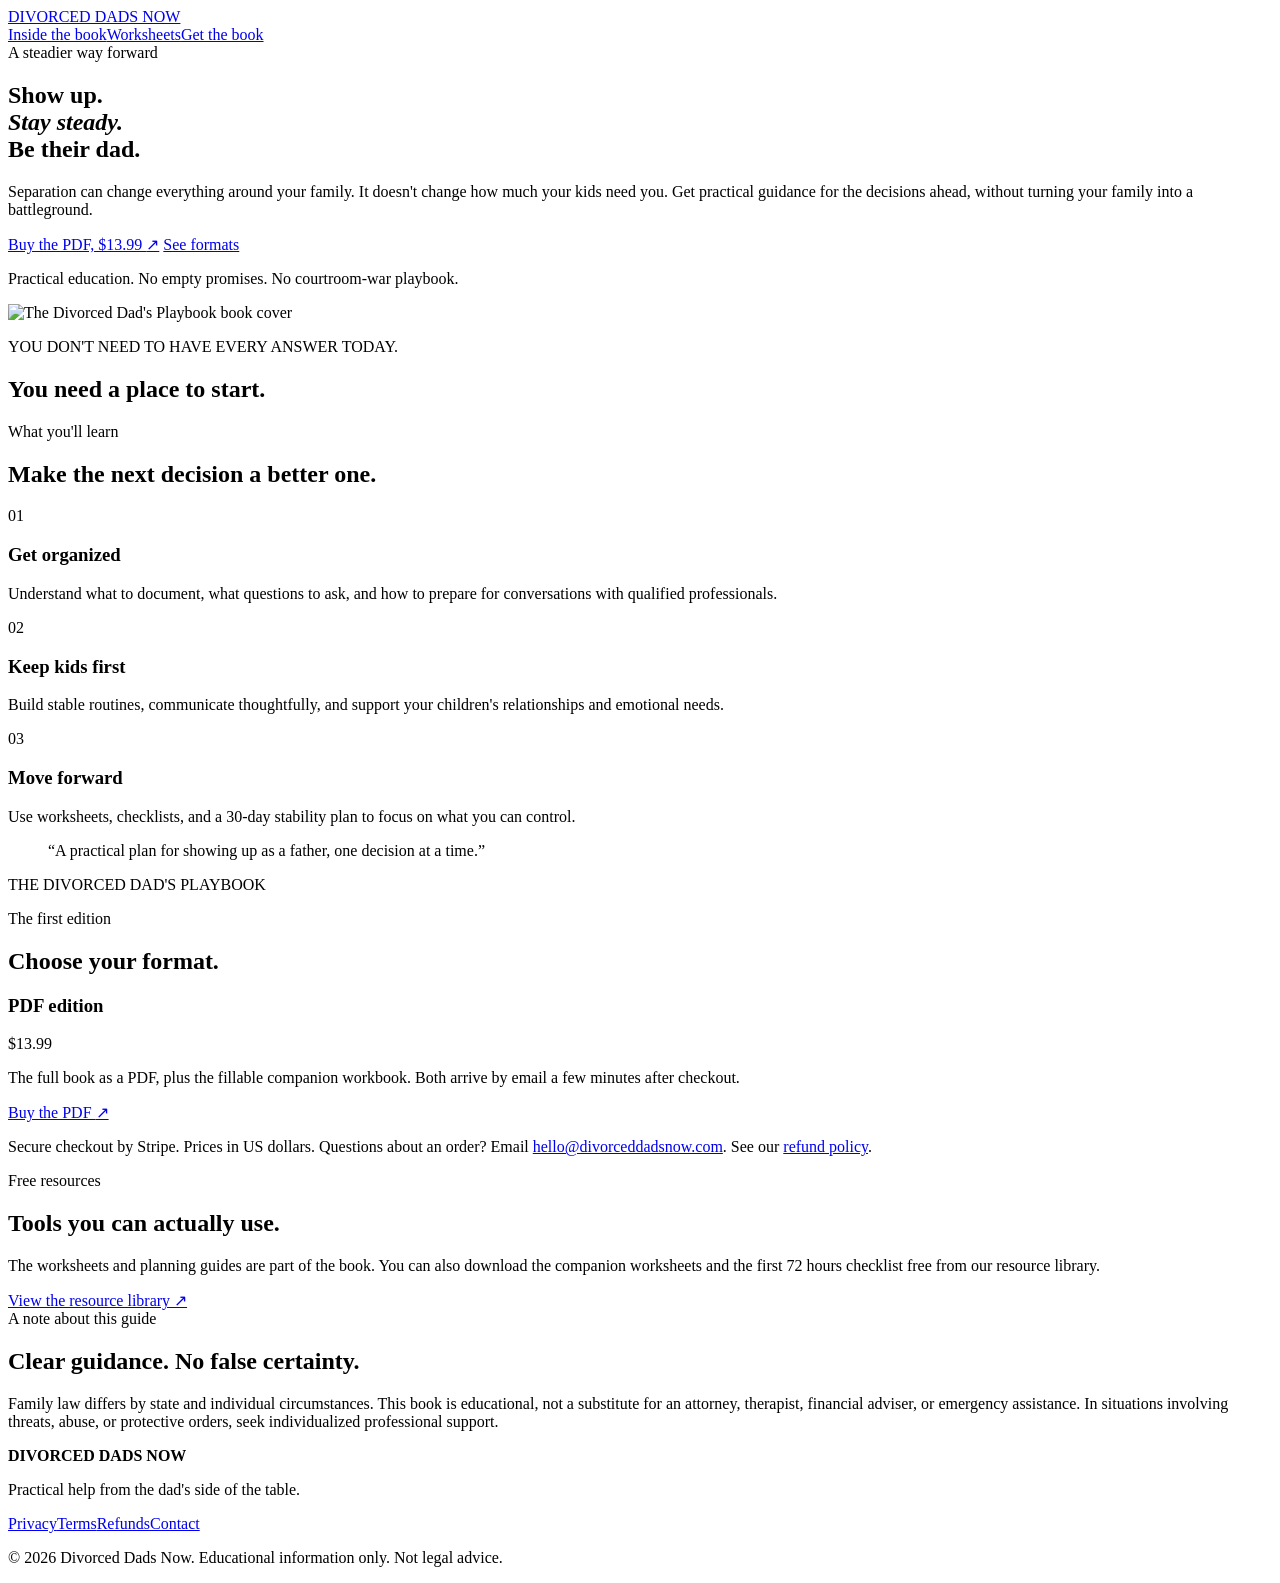
==== index.html @ 683be9fb "Add site pages" ====
<!doctype html><html lang="en"><head><meta charset="utf-8"><meta name="viewport" content="width=device-width, initial-scale=1"><title>Divorced Dads Now | The Divorced Dad's Playbook</title><meta name="description" content="A practical, child-centered playbook for fathers going through separation and divorce. Checklists and worksheets included. Educational information, not legal advice."><link rel="stylesheet" href="styles.css"><link rel="canonical" href="https://divorceddadsnow.com/"><meta property="og:site_name" content="Divorced Dads Now"><meta property="og:type" content="website"><meta property="og:title" content="Divorced Dads Now | The Divorced Dad's Playbook"><meta property="og:description" content="A practical, child-centered playbook for fathers going through separation and divorce. Checklists and worksheets included. Educational information, not legal advice."><meta property="og:url" content="https://divorceddadsnow.com/"><meta property="og:image" content="https://divorceddadsnow.com/assets/playbook-cover.jpg"><meta name="twitter:card" content="summary_large_image"></head><body><header class="nav"><a class="brand" href="./">DIVORCED DADS NOW</a><nav><a href="./#inside">Inside the book</a><a href="worksheets">Worksheets</a><a href="./#formats">Get the book</a></nav></header><main><section class="hero"><div><div class="eyebrow">A steadier way forward</div><h1>Show up.<br><em>Stay steady.</em><br>Be their dad.</h1><p class="lead">Separation can change everything around your family. It doesn't change how much your kids need you. Get practical guidance for the decisions ahead, without turning your family into a battleground.</p><a class="btn" href="https://buy.stripe.com/bJeeVc4Zb2xc1VD8lQasg00">Buy the PDF, $13.99 <span aria-hidden="true">↗</span></a> <a class="outline" href="#formats">See formats</a><p class="micro">Practical education. No empty promises. No courtroom-war playbook.</p></div><div class="book"><img src="assets/playbook-cover.jpg" alt="The Divorced Dad's Playbook book cover" /></div></section><section class="manifesto"><p>YOU DON'T NEED TO HAVE EVERY ANSWER TODAY.</p><h2>You need a place to start.</h2></section><section class="content" id="inside"><div class="eyebrow">What you'll learn</div><h2>Make the next decision a better one.</h2><div class="three"><article><div class="number">01</div><h3>Get organized</h3><p>Understand what to document, what questions to ask, and how to prepare for conversations with qualified professionals.</p></article><article><div class="number">02</div><h3>Keep kids first</h3><p>Build stable routines, communicate thoughtfully, and support your children's relationships and emotional needs.</p></article><article><div class="number">03</div><h3>Move forward</h3><p>Use worksheets, checklists, and a 30-day stability plan to focus on what you can control.</p></article></div></section><section class="quote"><blockquote>“A practical plan for showing up as a father, one decision at a time.”</blockquote><p>THE DIVORCED DAD'S PLAYBOOK</p></section><section class="content" id="formats"><div class="eyebrow">The first edition</div><h2>Choose your format.</h2><div class="offers">
<!-- AMAZON CARDS: hidden until the listings are live. To launch one: paste the Amazon URL into href and delete the word hidden from that <article>. -->
<article id="offer-kindle" hidden><h3>Kindle ebook</h3><div class="price">$9.99</div><p>Read on your Kindle or in the Kindle app.</p><a class="btn" href="AMAZON_KINDLE_URL" rel="noopener">Buy on Amazon <span aria-hidden="true">↗</span></a></article>
<article id="offer-paperback" hidden><h3>Paperback</h3><div class="price">$16.99</div><p>A print copy to keep handy and write in.</p><a class="btn" href="AMAZON_PAPERBACK_URL" rel="noopener">Buy on Amazon <span aria-hidden="true">↗</span></a></article>
<article id="offer-pdf" class="featured"><h3>PDF edition</h3><div class="price">$13.99</div><p>The full book as a PDF, plus the fillable companion workbook. Both arrive by email a few minutes after checkout.</p><a class="btn" href="https://buy.stripe.com/bJeeVc4Zb2xc1VD8lQasg00">Buy the PDF <span aria-hidden="true">↗</span></a></article>
</div><p class="micro">Secure checkout by Stripe. Prices in US dollars. Questions about an order? Email <a href="mailto:hello@divorceddadsnow.com">hello@divorceddadsnow.com</a>. See our <a href="refunds">refund policy</a>.</p></section><section class="resources"><div><div class="eyebrow">Free resources</div><h2>Tools you can actually use.</h2><p>The worksheets and planning guides are part of the book. You can also download the companion worksheets and the first 72 hours checklist free from our resource library.</p><a class="outline" href="worksheets">View the resource library ↗</a></div></section><section class="content"><div class="eyebrow">A note about this guide</div><h2>Clear guidance. No false certainty.</h2><p class="lead small">Family law differs by state and individual circumstances. This book is educational, not a substitute for an attorney, therapist, financial adviser, or emergency assistance. In situations involving threats, abuse, or protective orders, seek individualized professional support.</p></section></main><footer><div><strong>DIVORCED DADS NOW</strong><p>Practical help from the dad's side of the table.</p></div><div><a href="privacy">Privacy</a><a href="terms">Terms</a><a href="refunds">Refunds</a><a href="mailto:hello@divorceddadsnow.com">Contact</a></div><p class="micro">© 2026 Divorced Dads Now. Educational information only. Not legal advice.</p></footer></body></html>
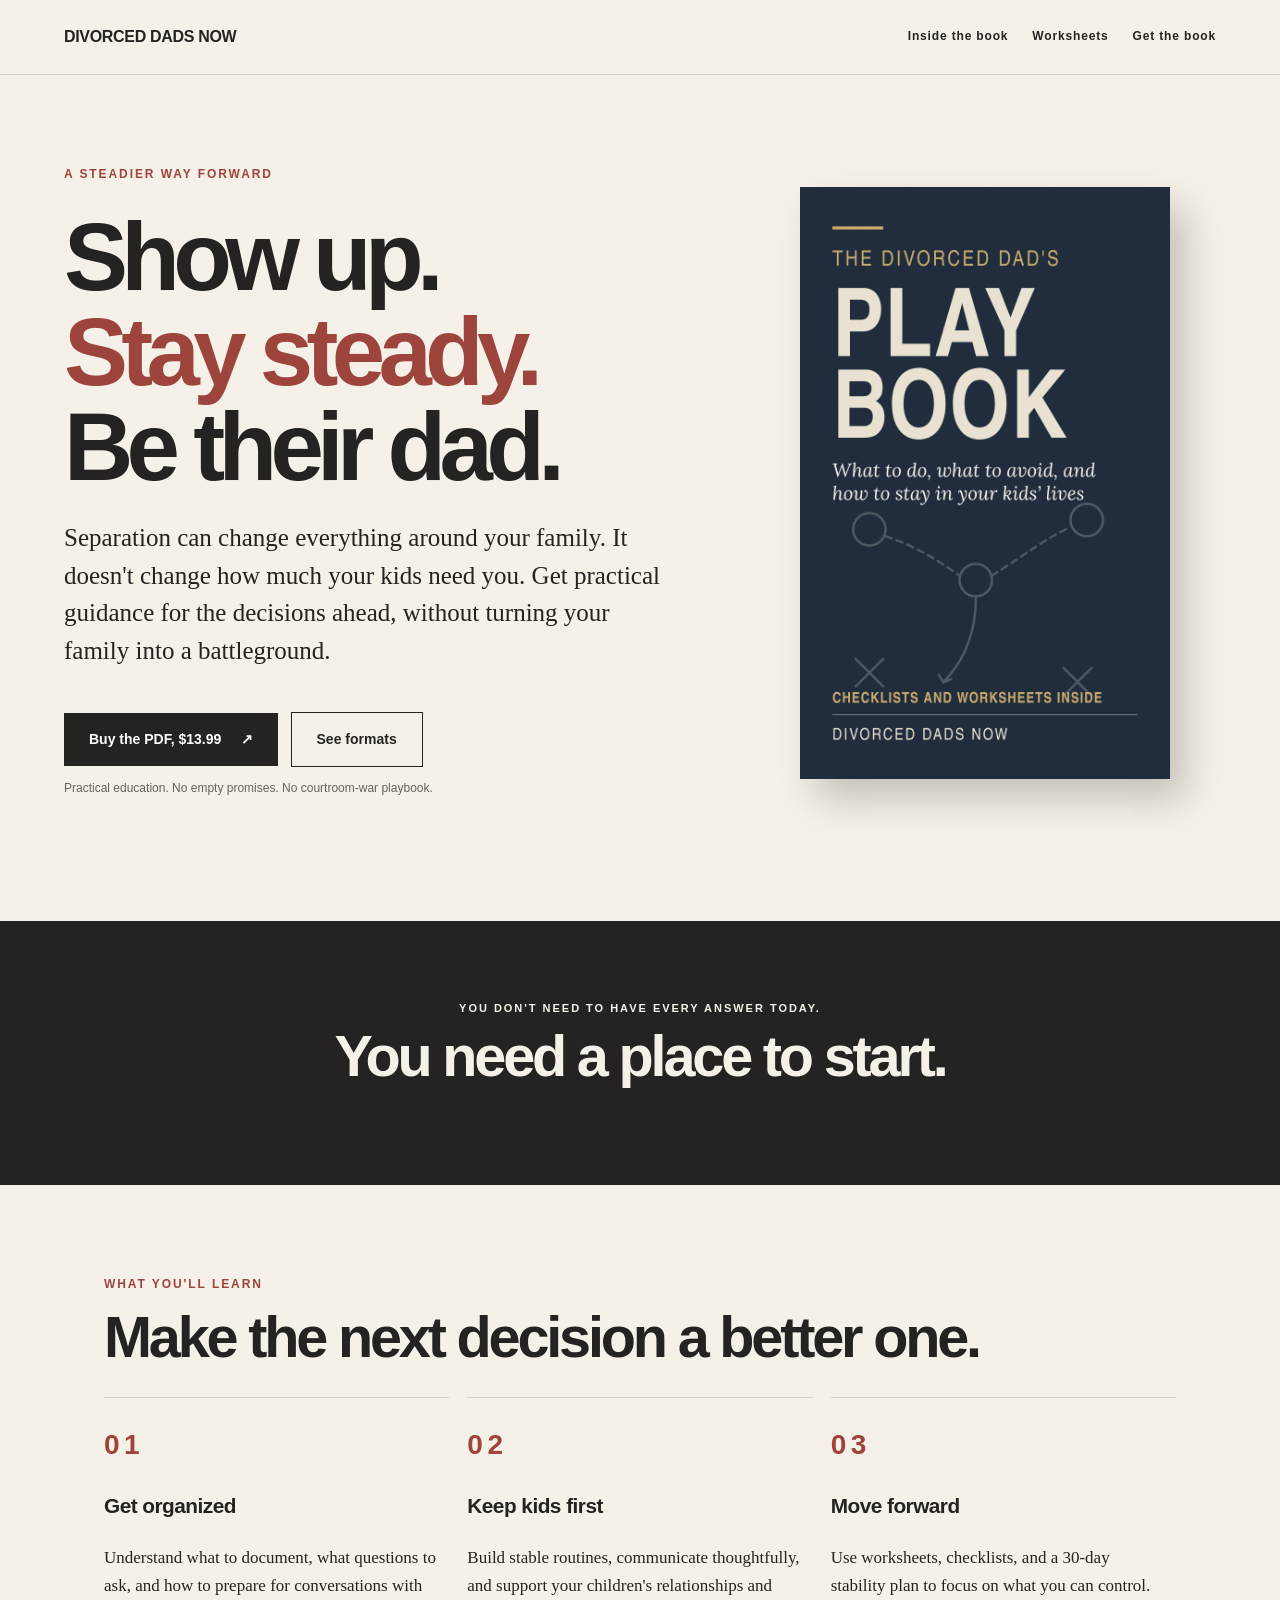
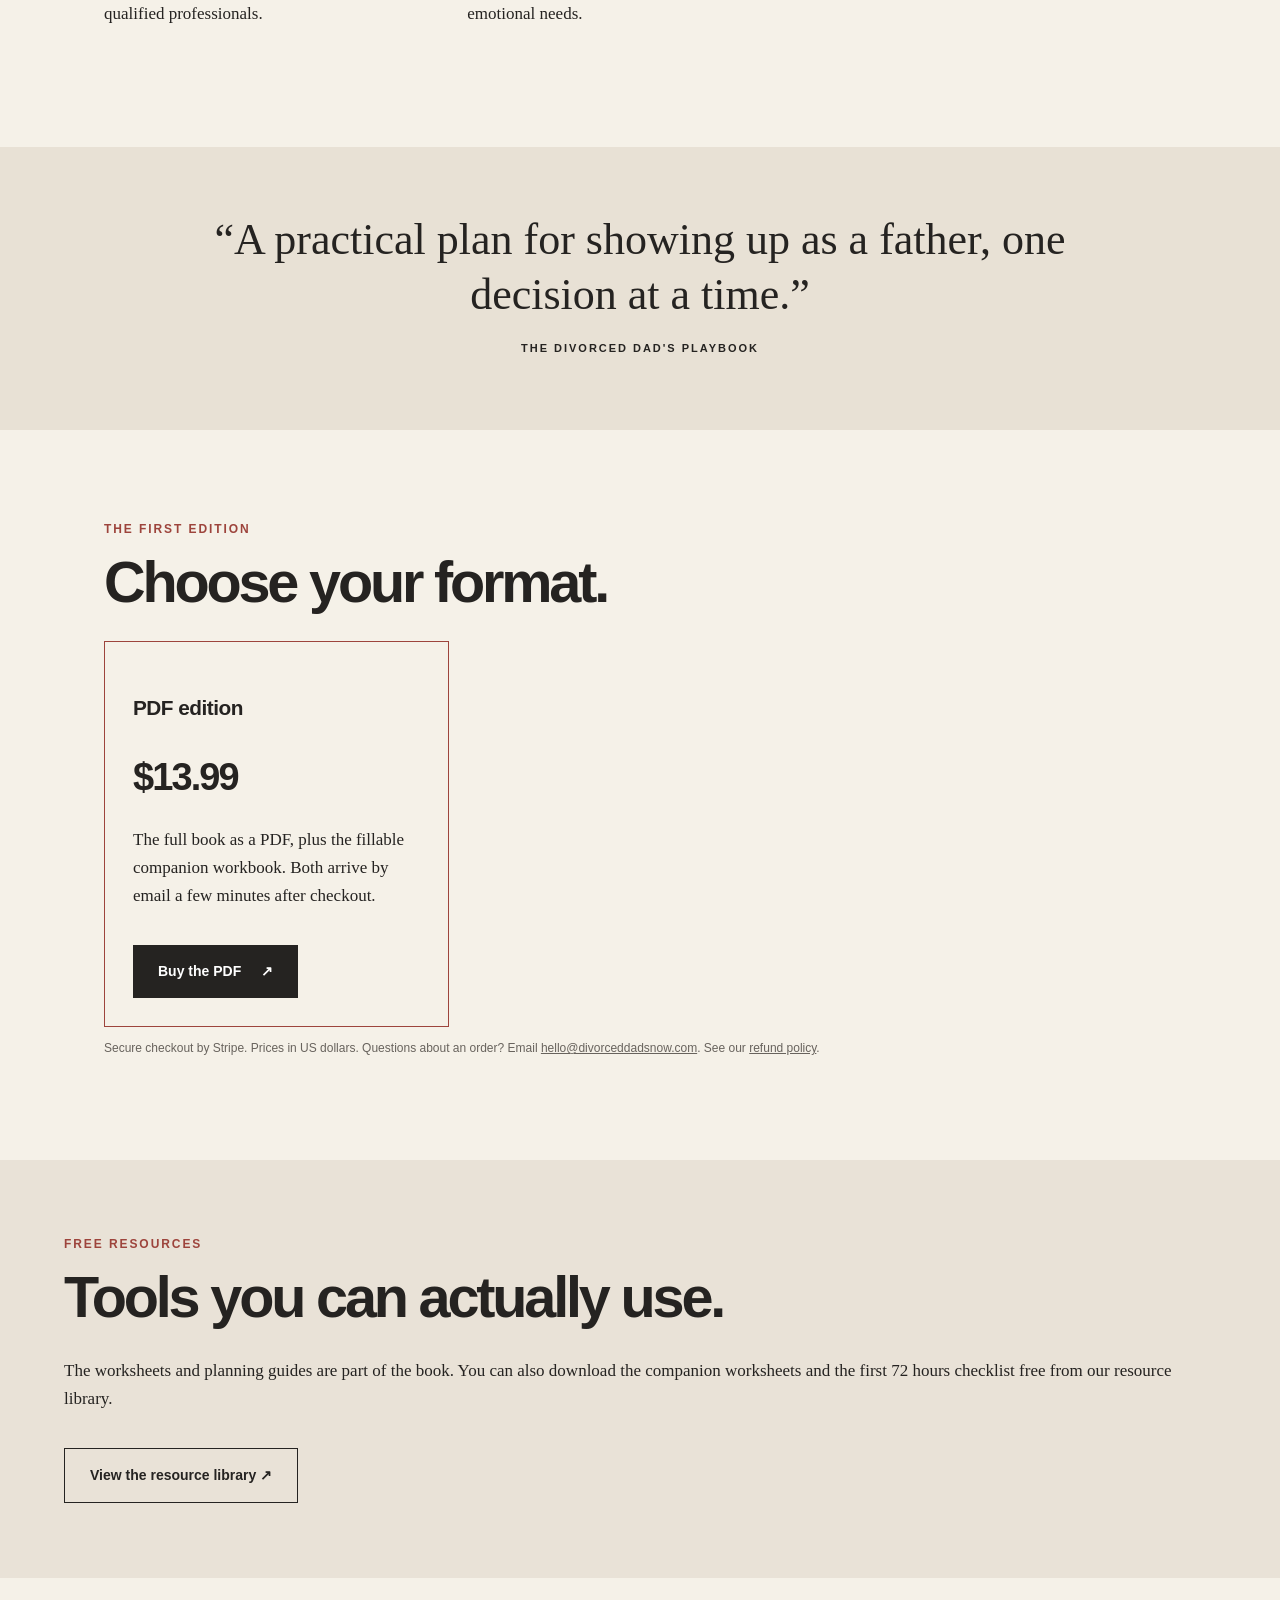
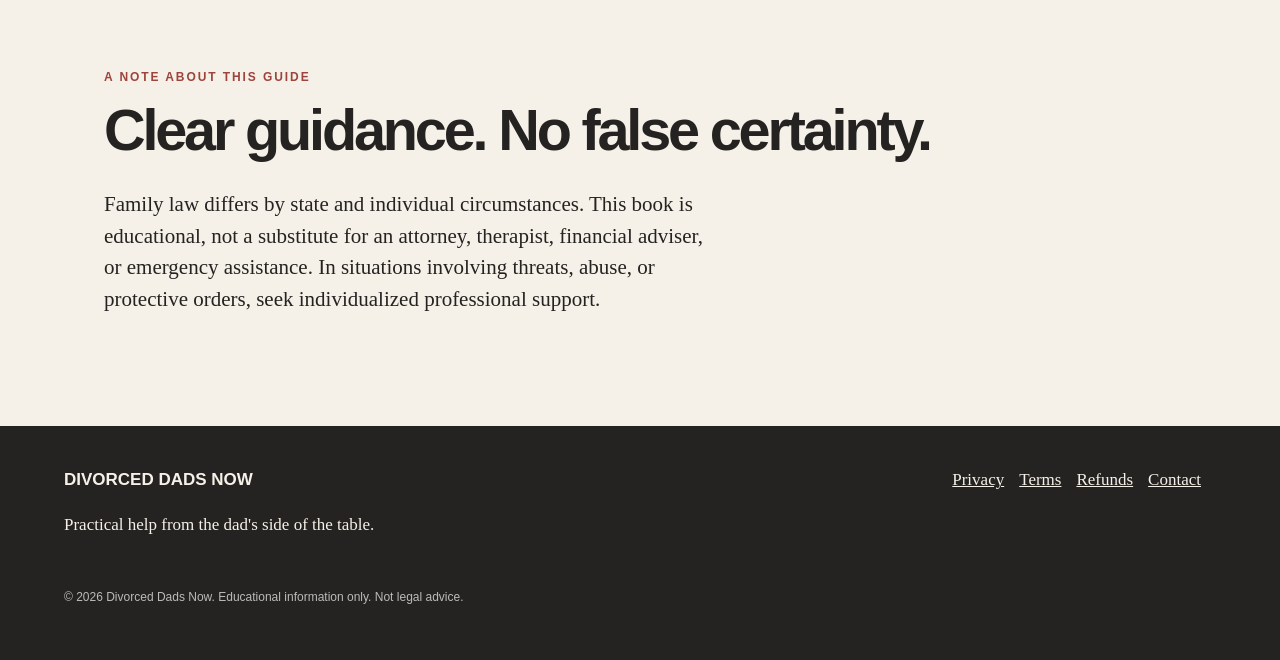
==== commit 8502cb29: "v3.4: new free PDFs, /checklist and /get-the-book pages, updated cover and worksheets copy" ====
--- a/index.html
+++ b/index.html
@@ -1,4 +1,4 @@
-<!doctype html><html lang="en"><head><meta charset="utf-8"><meta name="viewport" content="width=device-width, initial-scale=1"><title>Divorced Dads Now | The Divorced Dad's Playbook</title><meta name="description" content="A practical, child-centered playbook for fathers going through separation and divorce. Checklists and worksheets included. Educational information, not legal advice."><link rel="stylesheet" href="styles.css"><link rel="canonical" href="https://divorceddadsnow.com/"><meta property="og:site_name" content="Divorced Dads Now"><meta property="og:type" content="website"><meta property="og:title" content="Divorced Dads Now | The Divorced Dad's Playbook"><meta property="og:description" content="A practical, child-centered playbook for fathers going through separation and divorce. Checklists and worksheets included. Educational information, not legal advice."><meta property="og:url" content="https://divorceddadsnow.com/"><meta property="og:image" content="https://divorceddadsnow.com/assets/playbook-cover.jpg"><meta name="twitter:card" content="summary_large_image"></head><body><header class="nav"><a class="brand" href="./">DIVORCED DADS NOW</a><nav><a href="./#inside">Inside the book</a><a href="worksheets">Worksheets</a><a href="./#formats">Get the book</a></nav></header><main><section class="hero"><div><div class="eyebrow">A steadier way forward</div><h1>Show up.<br><em>Stay steady.</em><br>Be their dad.</h1><p class="lead">Separation can change everything around your family. It doesn't change how much your kids need you. Get practical guidance for the decisions ahead, without turning your family into a battleground.</p><a class="btn" href="https://buy.stripe.com/bJeeVc4Zb2xc1VD8lQasg00">Buy the PDF, $13.99 <span aria-hidden="true">↗</span></a> <a class="outline" href="#formats">See formats</a><p class="micro">Practical education. No empty promises. No courtroom-war playbook.</p></div><div class="book"><img src="assets/playbook-cover.jpg" alt="The Divorced Dad's Playbook book cover" /></div></section><section class="manifesto"><p>YOU DON'T NEED TO HAVE EVERY ANSWER TODAY.</p><h2>You need a place to start.</h2></section><section class="content" id="inside"><div class="eyebrow">What you'll learn</div><h2>Make the next decision a better one.</h2><div class="three"><article><div class="number">01</div><h3>Get organized</h3><p>Understand what to document, what questions to ask, and how to prepare for conversations with qualified professionals.</p></article><article><div class="number">02</div><h3>Keep kids first</h3><p>Build stable routines, communicate thoughtfully, and support your children's relationships and emotional needs.</p></article><article><div class="number">03</div><h3>Move forward</h3><p>Use worksheets, checklists, and a 30-day stability plan to focus on what you can control.</p></article></div></section><section class="quote"><blockquote>“A practical plan for showing up as a father, one decision at a time.”</blockquote><p>THE DIVORCED DAD'S PLAYBOOK</p></section><section class="content" id="formats"><div class="eyebrow">The first edition</div><h2>Choose your format.</h2><div class="offers">
+<!doctype html><html lang="en"><head><meta charset="utf-8"><meta name="viewport" content="width=device-width, initial-scale=1"><title>Divorced Dads Now | The Divorced Dad's Playbook</title><meta name="description" content="A practical, child-centered playbook for fathers going through separation and divorce. Checklists and worksheets included. Educational information, not legal advice."><link rel="stylesheet" href="styles.css"><link rel="canonical" href="https://divorceddadsnow.com/"><meta property="og:site_name" content="Divorced Dads Now"><meta property="og:type" content="website"><meta property="og:title" content="Divorced Dads Now | The Divorced Dad's Playbook"><meta property="og:description" content="A practical, child-centered playbook for fathers going through separation and divorce. Checklists and worksheets included. Educational information, not legal advice."><meta property="og:url" content="https://divorceddadsnow.com/"><meta property="og:image" content="https://divorceddadsnow.com/assets/playbook-cover.jpg"><meta name="twitter:card" content="summary_large_image"></head><body><header class="nav"><a class="brand" href="./">DIVORCED DADS NOW</a><nav><a href="./#inside">Inside the book</a><a href="worksheets">Worksheets</a><a href="get-the-book">Get the book</a></nav></header><main><section class="hero"><div><div class="eyebrow">A steadier way forward</div><h1>Show up.<br><em>Stay steady.</em><br>Be their dad.</h1><p class="lead">Separation can change everything around your family. It doesn't change how much your kids need you. Get practical guidance for the decisions ahead, without turning your family into a battleground.</p><a class="btn" href="https://buy.stripe.com/bJeeVc4Zb2xc1VD8lQasg00">Buy the PDF, $13.99 <span aria-hidden="true">↗</span></a> <a class="outline" href="#formats">See formats</a><p class="micro">Practical education. No empty promises. No courtroom-war playbook.</p></div><div class="book"><img src="assets/playbook-cover.jpg" alt="The Divorced Dad's Playbook book cover" /></div></section><section class="manifesto"><p>YOU DON'T NEED TO HAVE EVERY ANSWER TODAY.</p><h2>You need a place to start.</h2></section><section class="content" id="inside"><div class="eyebrow">What you'll learn</div><h2>Make the next decision a better one.</h2><div class="three"><article><div class="number">01</div><h3>Get organized</h3><p>Understand what to document, what questions to ask, and how to prepare for conversations with qualified professionals.</p></article><article><div class="number">02</div><h3>Keep kids first</h3><p>Build stable routines, communicate thoughtfully, and support your children's relationships and emotional needs.</p></article><article><div class="number">03</div><h3>Move forward</h3><p>Use worksheets, checklists, and a 30-day stability plan to focus on what you can control.</p></article></div></section><section class="quote"><blockquote>“A practical plan for showing up as a father, one decision at a time.”</blockquote><p>THE DIVORCED DAD'S PLAYBOOK</p></section><section class="content" id="formats"><div class="eyebrow">The first edition</div><h2>Choose your format.</h2><div class="offers">
 <!-- AMAZON CARDS: hidden until the listings are live. To launch one: paste the Amazon URL into href and delete the word hidden from that <article>. -->
 <article id="offer-kindle" hidden><h3>Kindle ebook</h3><div class="price">$9.99</div><p>Read on your Kindle or in the Kindle app.</p><a class="btn" href="AMAZON_KINDLE_URL" rel="noopener">Buy on Amazon <span aria-hidden="true">↗</span></a></article>
 <article id="offer-paperback" hidden><h3>Paperback</h3><div class="price">$16.99</div><p>A print copy to keep handy and write in.</p><a class="btn" href="AMAZON_PAPERBACK_URL" rel="noopener">Buy on Amazon <span aria-hidden="true">↗</span></a></article>
--- a/styles.css
+++ b/styles.css
@@ -0,0 +1,2 @@
+:root{--paper:#f5f1e8;--ink:#252321;--red:#9d443c;--muted:#68635d;--line:#d7d0c4}*{box-sizing:border-box}html{scroll-behavior:smooth}body{margin:0;background:var(--paper);color:var(--ink);font:17px/1.65 Georgia,'Times New Roman',serif}a{color:inherit}h1,h2,h3,.nav,.eyebrow,.number,.btn,.outline,.price,.soon,.micro,footer strong{font-family:Arial,Helvetica,sans-serif}h1{font-size:clamp(3.6rem,7.5vw,7.5rem);line-height:.99;letter-spacing:-.07em;margin:24px 0}h1 em{color:var(--red);font-style:normal}h2{font-size:clamp(2rem,4.5vw,4rem);line-height:1.07;letter-spacing:-.055em;margin:12px 0 28px}h3{font-size:1.3rem;letter-spacing:-.025em}.nav{display:flex;justify-content:space-between;align-items:center;gap:18px;padding:24px max(5vw,22px);border-bottom:1px solid var(--line);font-size:12px;font-weight:bold;letter-spacing:.07em}.brand{text-decoration:none;font-size:16px;letter-spacing:-.02em}.brand span{font-size:8px;vertical-align:top}.nav nav{display:flex;gap:24px}.nav nav a{text-decoration:none}.hero{display:grid;grid-template-columns:1.15fr .85fr;align-items:center;gap:5vw;max-width:1400px;margin:auto;padding:90px 5vw 110px}.lead{font-size:clamp(19px,2vw,25px);line-height:1.5;max-width:600px}.lead.small{font-size:21px}.eyebrow,.number{font-size:12px;font-weight:800;letter-spacing:.16em;text-transform:uppercase;color:var(--red)}.btn,.outline{display:inline-flex;align-items:center;gap:20px;text-decoration:none;padding:15px 25px;margin-top:18px;font-size:14px;font-weight:bold}.btn{background:var(--ink);color:#fff}.outline{border:1px solid var(--ink)}.micro{font-size:12px;color:var(--muted);line-height:1.6}.book{text-align:center}.book img{width:min(100%,370px);height:auto;box-shadow:16px 20px 36px #0003}.manifesto{text-align:center;background:var(--ink);color:var(--paper);padding:70px 20px}.manifesto p,.quote p{font:700 11px Arial;letter-spacing:.18em}.content{max-width:1200px;padding:90px 5vw;margin:auto}.three,.offers{display:grid;grid-template-columns:repeat(3,1fr);gap:18px}.three article,.offers article{border-top:1px solid var(--line);padding:24px 10px 12px 0}.number{font-size:28px}.quote{text-align:center;padding:65px 20px;background:#e8e1d5}.quote blockquote{font-size:clamp(25px,4vw,44px);max-width:900px;margin:0 auto 20px;line-height:1.25}.price{font-size:38px;font-weight:bold;letter-spacing:-.05em}.offers article{padding:28px;border:1px solid var(--line)}.offers article.featured{border-color:var(--red)}.soon{display:inline-block;padding:10px 13px;background:#e4ded4;font-size:12px;font-weight:bold}.resources{background:#e9e2d7;padding:75px 5vw}.resources>div{max-width:1200px;margin:auto}footer{background:var(--ink);color:var(--paper);padding:40px 5vw;display:flex;flex-wrap:wrap;gap:20px;justify-content:space-between}footer a{margin-right:15px}footer .micro{width:100%;color:#bbb}a:focus-visible{outline:3px solid var(--red);outline-offset:4px}@media(max-width:760px){.nav{align-items:flex-start;flex-direction:column}.nav nav{flex-wrap:wrap;gap:12px}.hero{grid-template-columns:1fr;padding-top:55px}.book img{max-width:270px}.three,.offers{grid-template-columns:1fr}.content{padding:60px 6vw}}
+[hidden]{display:none!important}.offers{grid-template-columns:repeat(auto-fill,minmax(280px,1fr))}.hero .outline{margin-left:8px}.content h2+p,.content p+h2{margin-top:0}
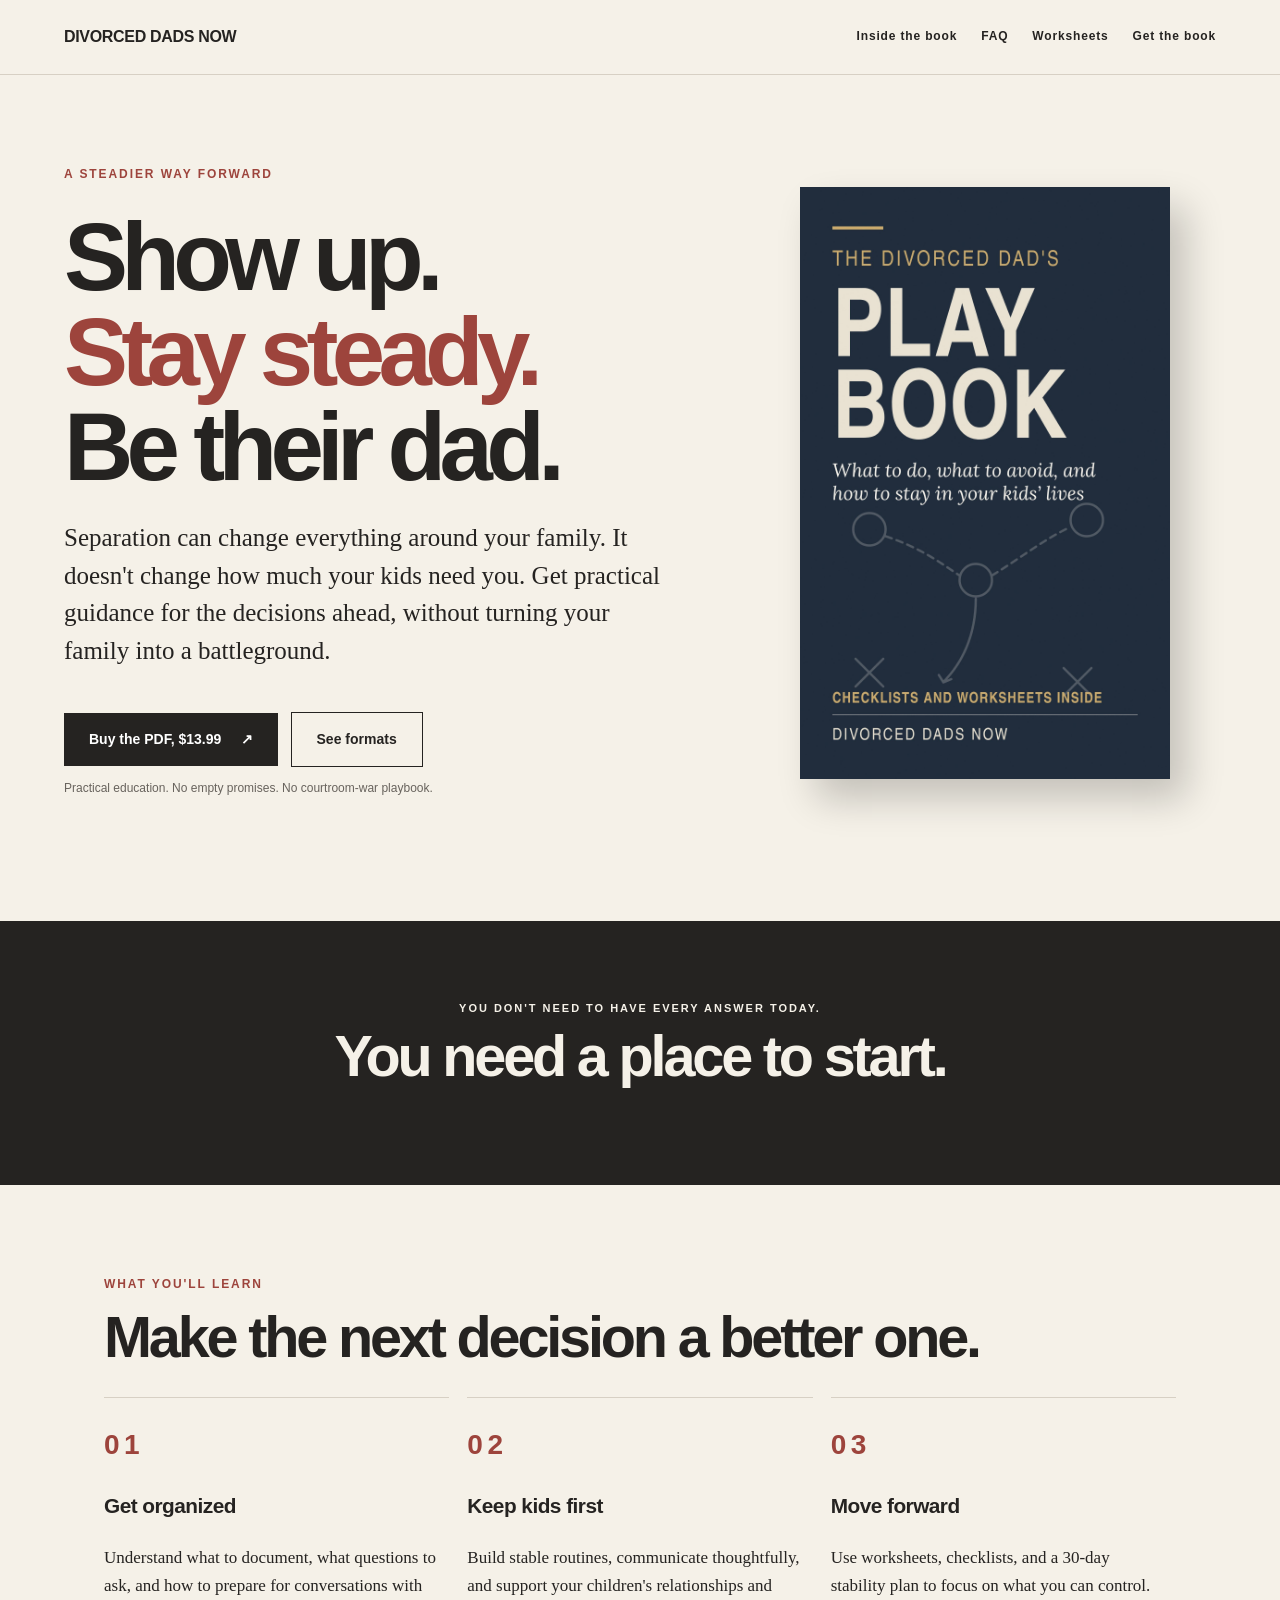
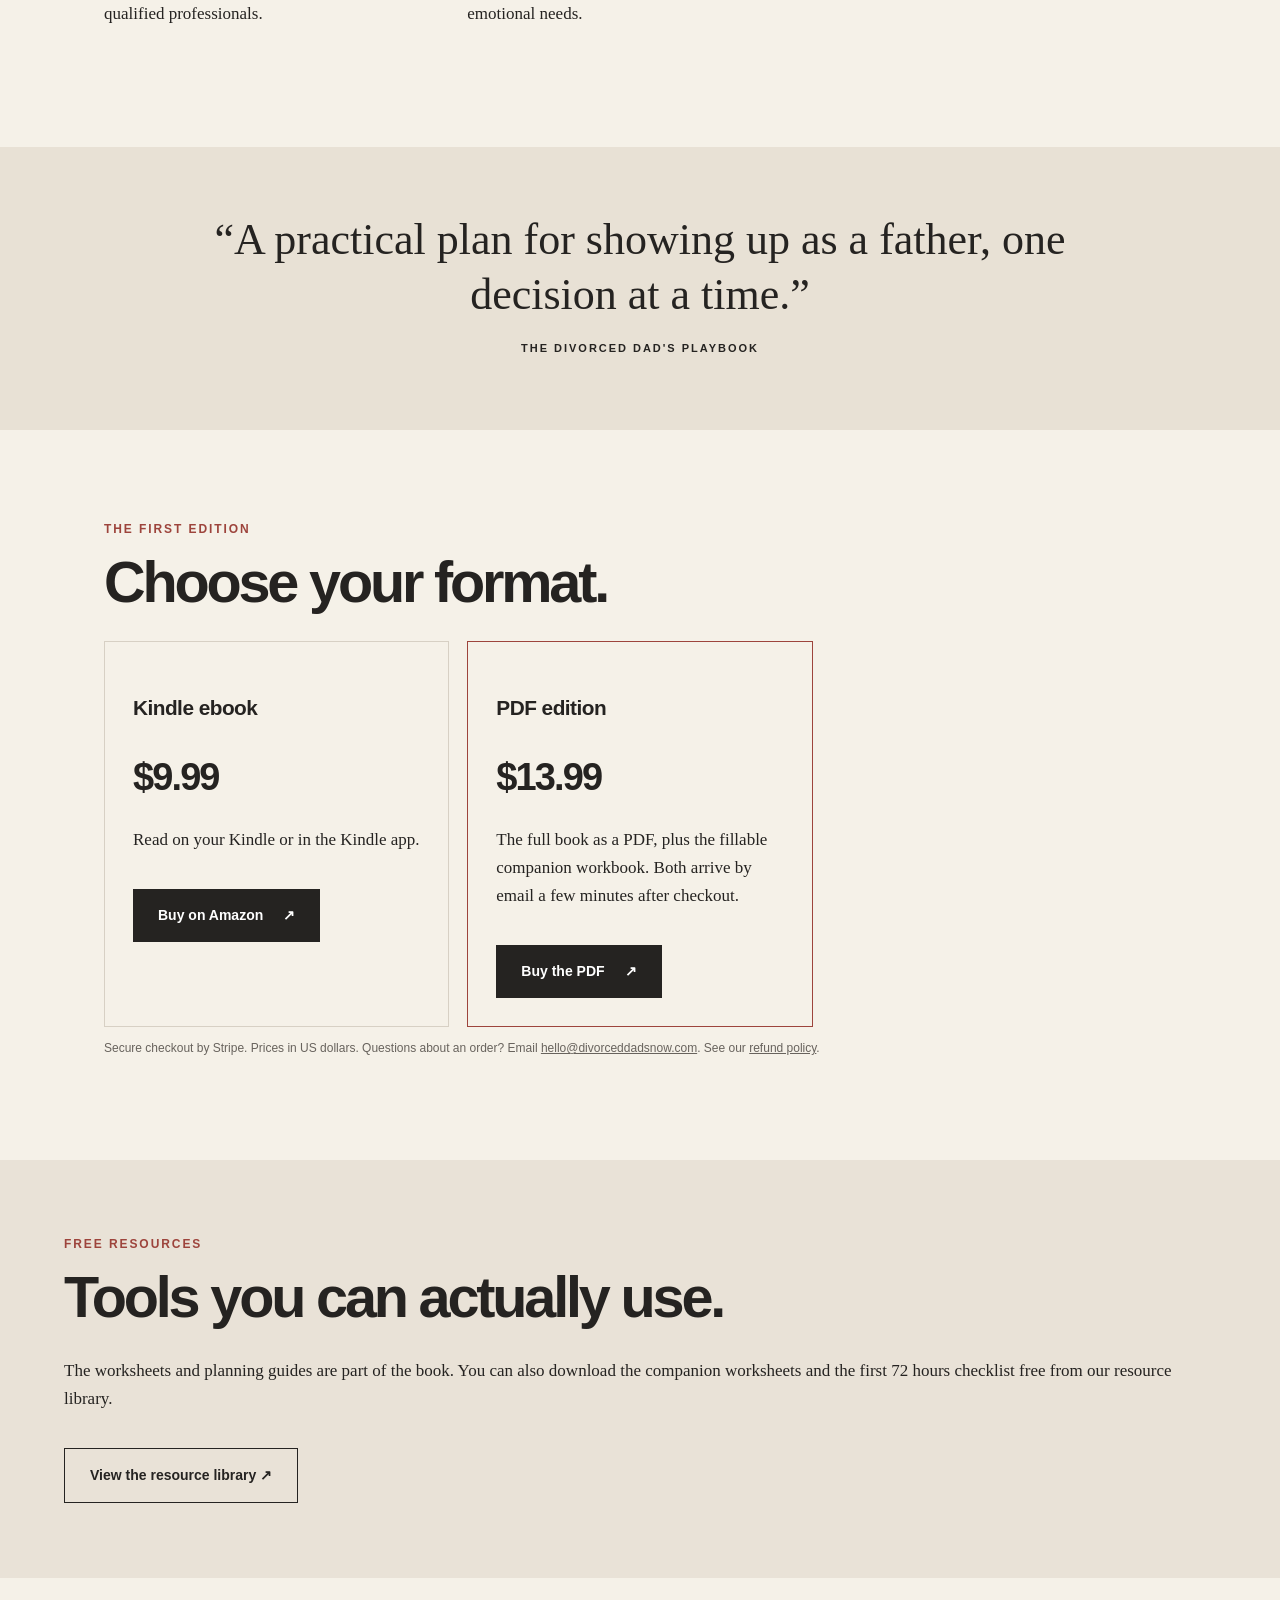
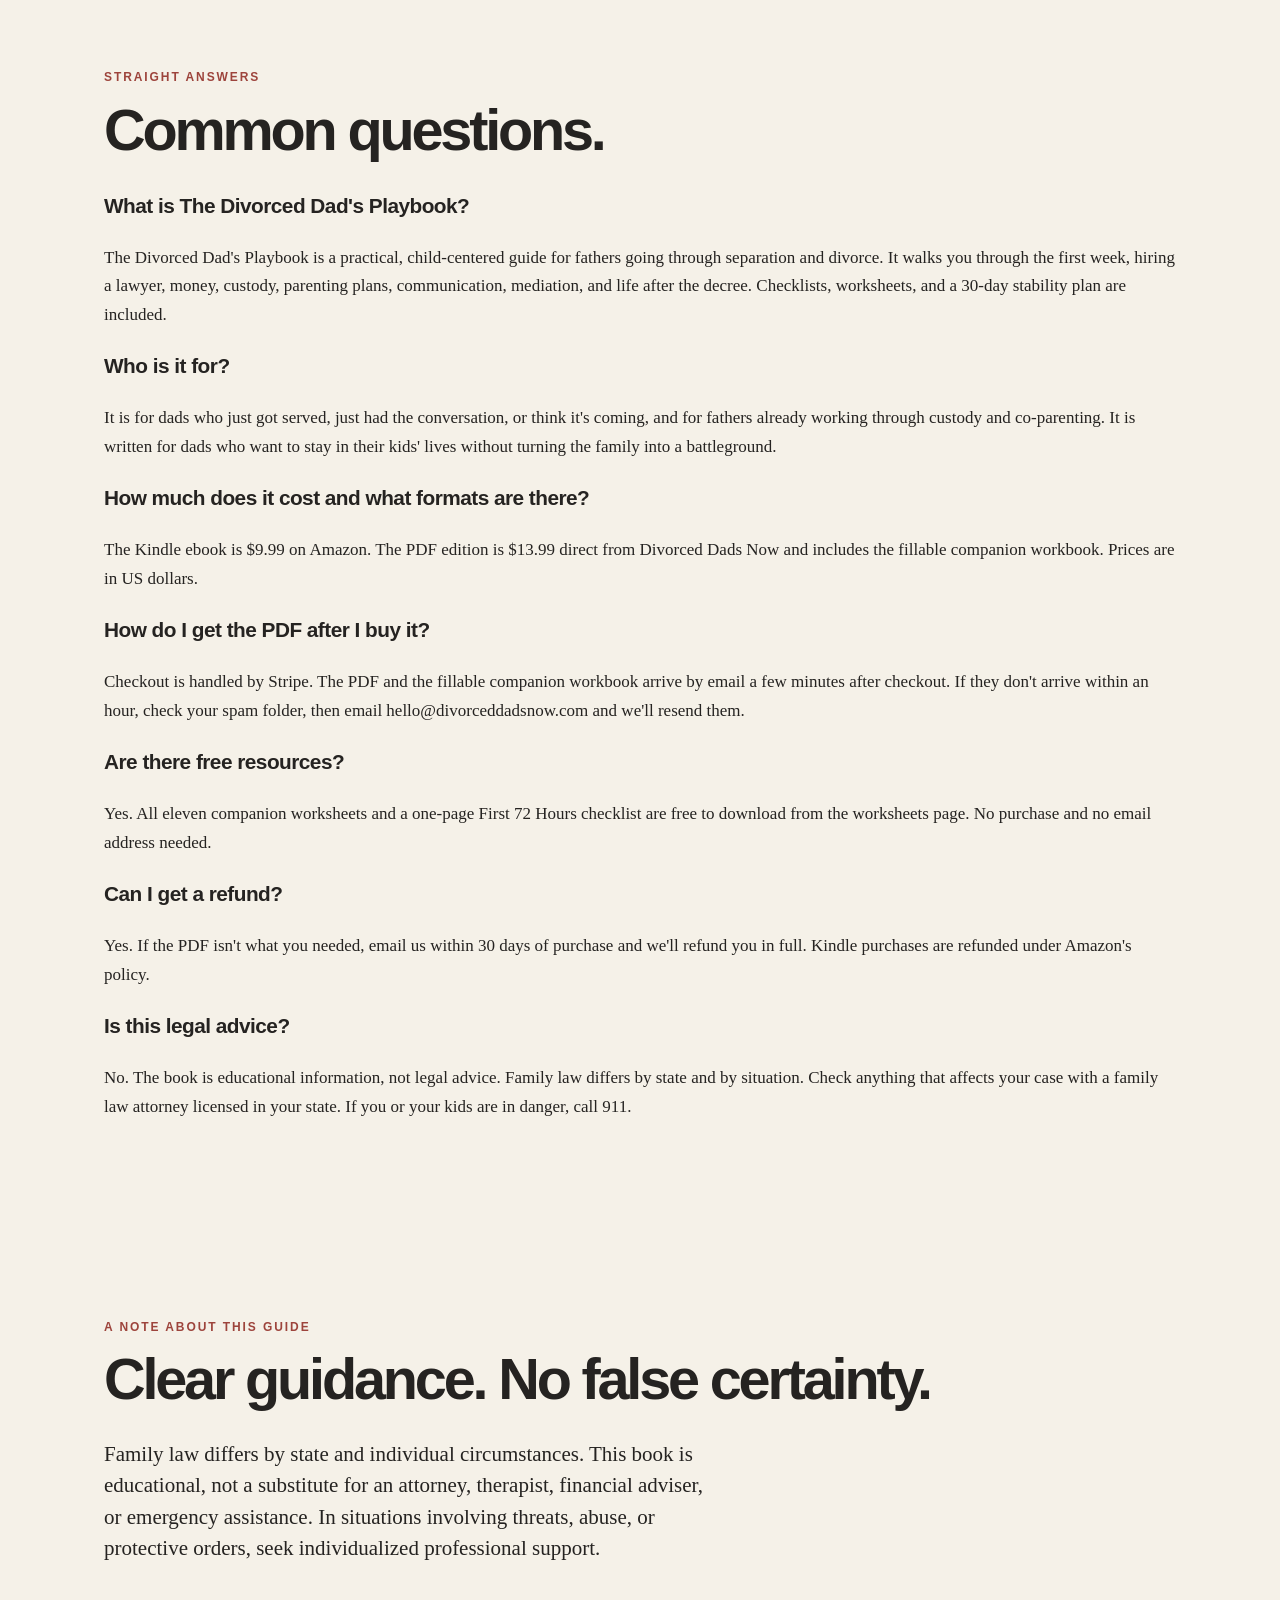
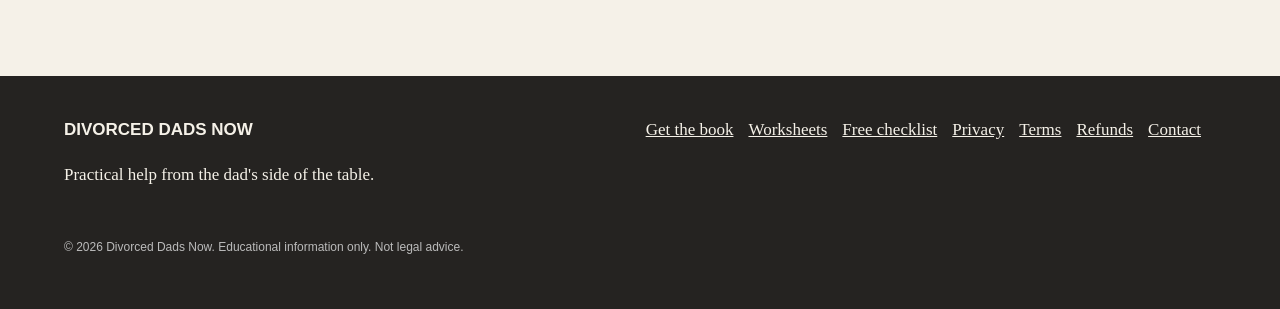
==== commit afbf6c71: "SEO/GEO: meta and social tags, JSON-LD (Organization, WebSite, Book with Kindle and PDF offers, FAQP" ====
--- a/index.html
+++ b/index.html
@@ -1,6 +1,21 @@
-<!doctype html><html lang="en"><head><meta charset="utf-8"><meta name="viewport" content="width=device-width, initial-scale=1"><title>Divorced Dads Now | The Divorced Dad's Playbook</title><meta name="description" content="A practical, child-centered playbook for fathers going through separation and divorce. Checklists and worksheets included. Educational information, not legal advice."><link rel="stylesheet" href="styles.css"><link rel="canonical" href="https://divorceddadsnow.com/"><meta property="og:site_name" content="Divorced Dads Now"><meta property="og:type" content="website"><meta property="og:title" content="Divorced Dads Now | The Divorced Dad's Playbook"><meta property="og:description" content="A practical, child-centered playbook for fathers going through separation and divorce. Checklists and worksheets included. Educational information, not legal advice."><meta property="og:url" content="https://divorceddadsnow.com/"><meta property="og:image" content="https://divorceddadsnow.com/assets/playbook-cover.jpg"><meta name="twitter:card" content="summary_large_image"></head><body><header class="nav"><a class="brand" href="./">DIVORCED DADS NOW</a><nav><a href="./#inside">Inside the book</a><a href="worksheets">Worksheets</a><a href="get-the-book">Get the book</a></nav></header><main><section class="hero"><div><div class="eyebrow">A steadier way forward</div><h1>Show up.<br><em>Stay steady.</em><br>Be their dad.</h1><p class="lead">Separation can change everything around your family. It doesn't change how much your kids need you. Get practical guidance for the decisions ahead, without turning your family into a battleground.</p><a class="btn" href="https://buy.stripe.com/bJeeVc4Zb2xc1VD8lQasg00">Buy the PDF, $13.99 <span aria-hidden="true">↗</span></a> <a class="outline" href="#formats">See formats</a><p class="micro">Practical education. No empty promises. No courtroom-war playbook.</p></div><div class="book"><img src="assets/playbook-cover.jpg" alt="The Divorced Dad's Playbook book cover" /></div></section><section class="manifesto"><p>YOU DON'T NEED TO HAVE EVERY ANSWER TODAY.</p><h2>You need a place to start.</h2></section><section class="content" id="inside"><div class="eyebrow">What you'll learn</div><h2>Make the next decision a better one.</h2><div class="three"><article><div class="number">01</div><h3>Get organized</h3><p>Understand what to document, what questions to ask, and how to prepare for conversations with qualified professionals.</p></article><article><div class="number">02</div><h3>Keep kids first</h3><p>Build stable routines, communicate thoughtfully, and support your children's relationships and emotional needs.</p></article><article><div class="number">03</div><h3>Move forward</h3><p>Use worksheets, checklists, and a 30-day stability plan to focus on what you can control.</p></article></div></section><section class="quote"><blockquote>“A practical plan for showing up as a father, one decision at a time.”</blockquote><p>THE DIVORCED DAD'S PLAYBOOK</p></section><section class="content" id="formats"><div class="eyebrow">The first edition</div><h2>Choose your format.</h2><div class="offers">
-<!-- AMAZON CARDS: hidden until the listings are live. To launch one: paste the Amazon URL into href and delete the word hidden from that <article>. -->
-<article id="offer-kindle" hidden><h3>Kindle ebook</h3><div class="price">$9.99</div><p>Read on your Kindle or in the Kindle app.</p><a class="btn" href="AMAZON_KINDLE_URL" rel="noopener">Buy on Amazon <span aria-hidden="true">↗</span></a></article>
+<!doctype html><html lang="en"><head><meta charset="utf-8"><meta name="viewport" content="width=device-width, initial-scale=1"><title>The Divorced Dad's Playbook | Divorced Dads Now</title><meta name="description" content="A practical, child-centered playbook for divorced and separating dads: custody, parenting plans, money, and co-parenting. Kindle $9.99, PDF with workbook $13.99."><link rel="stylesheet" href="styles.css"><link rel="canonical" href="https://divorceddadsnow.com/"><meta property="og:site_name" content="Divorced Dads Now"><meta property="og:type" content="website"><meta property="og:title" content="The Divorced Dad&#x27;s Playbook | Divorced Dads Now"><meta property="og:description" content="A practical, child-centered playbook for divorced and separating dads: custody, parenting plans, money, and co-parenting. Kindle $9.99, PDF with workbook $13.99."><meta property="og:url" content="https://divorceddadsnow.com/"><meta property="og:image" content="https://divorceddadsnow.com/assets/playbook-cover.jpg"><meta property="og:image:alt" content="Cover of The Divorced Dad's Playbook"><meta property="og:locale" content="en_US"><meta name="twitter:card" content="summary_large_image"><meta name="twitter:title" content="The Divorced Dad&#x27;s Playbook | Divorced Dads Now"><meta name="twitter:description" content="A practical, child-centered playbook for divorced and separating dads: custody, parenting plans, money, and co-parenting. Kindle $9.99, PDF with workbook $13.99."><meta name="twitter:image" content="https://divorceddadsnow.com/assets/playbook-cover.jpg"><meta name="theme-color" content="#1F2B3A"><link rel="icon" href="/assets/playbook-cover.jpg"><script type="application/ld+json">{"@context": "https://schema.org", "@graph": [{"@type": "Organization", "@id": "https://divorceddadsnow.com/#org", "name": "Divorced Dads Now", "url": "https://divorceddadsnow.com/", "logo": "https://divorceddadsnow.com/assets/playbook-cover.jpg", "email": "hello@divorceddadsnow.com", "description": "Educational publisher of practical, child-centered guides for fathers going through separation and divorce."}, {"@type": "WebSite", "@id": "https://divorceddadsnow.com/#website", "name": "Divorced Dads Now", "url": "https://divorceddadsnow.com/", "publisher": {"@id": "https://divorceddadsnow.com/#org"}, "inLanguage": "en"}, {"@type": "Book", "@id": "https://divorceddadsnow.com/#book", "name": "The Divorced Dad's Playbook", "alternativeHeadline": "What to Do, What to Avoid, and How to Stay in Your Kids' Lives", "author": {"@id": "https://divorceddadsnow.com/#org"}, "publisher": {"@id": "https://divorceddadsnow.com/#org"}, "inLanguage": "en", "bookEdition": "First edition", "datePublished": "2026-10", "image": "https://divorceddadsnow.com/assets/playbook-cover.jpg", "url": "https://divorceddadsnow.com/get-the-book", "description": "A practical, child-centered playbook for fathers going through separation and divorce, with checklists, worksheets, and a 30-day stability plan. Educational information, not legal advice.", "workExample": [{"@type": "Book", "bookFormat": "https://schema.org/EBook", "name": "The Divorced Dad's Playbook (Kindle edition)", "author": {"@id": "https://divorceddadsnow.com/#org"}, "offers": {"@type": "Offer", "price": "9.99", "priceCurrency": "USD", "availability": "https://schema.org/InStock", "url": "https://www.amazon.com/dp/B0GYZ9WC2C", "seller": {"@type": "Organization", "name": "Amazon"}}}, {"@type": "Book", "bookFormat": "https://schema.org/EBook", "name": "The Divorced Dad's Playbook (PDF edition with workbook)", "author": {"@id": "https://divorceddadsnow.com/#org"}, "offers": {"@type": "Offer", "price": "13.99", "priceCurrency": "USD", "availability": "https://schema.org/InStock", "url": "https://buy.stripe.com/bJeeVc4Zb2xc1VD8lQasg00", "seller": {"@id": "https://divorceddadsnow.com/#org"}}}]}]}</script><script type="application/ld+json">{"@context": "https://schema.org", "@type": "FAQPage", "mainEntity": [{"@type": "Question", "name": "What is The Divorced Dad's Playbook?", "acceptedAnswer": {"@type": "Answer", "text": "The Divorced Dad's Playbook is a practical, child-centered guide for fathers going through separation and divorce. It walks you through the first week, hiring a lawyer, money, custody, parenting plans, communication, mediation, and life after the decree. Checklists, worksheets, and a 30-day stability plan are included."}}, {"@type": "Question", "name": "Who is it for?", "acceptedAnswer": {"@type": "Answer", "text": "It is for dads who just got served, just had the conversation, or think it's coming, and for fathers already working through custody and co-parenting. It is written for dads who want to stay in their kids' lives without turning the family into a battleground."}}, {"@type": "Question", "name": "How much does it cost and what formats are there?", "acceptedAnswer": {"@type": "Answer", "text": "The Kindle ebook is $9.99 on Amazon. The PDF edition is $13.99 direct from Divorced Dads Now and includes the fillable companion workbook. Prices are in US dollars."}}, {"@type": "Question", "name": "How do I get the PDF after I buy it?", "acceptedAnswer": {"@type": "Answer", "text": "Checkout is handled by Stripe. The PDF and the fillable companion workbook arrive by email a few minutes after checkout. If they don't arrive within an hour, check your spam folder, then email hello@divorceddadsnow.com and we'll resend them."}}, {"@type": "Question", "name": "Are there free resources?", "acceptedAnswer": {"@type": "Answer", "text": "Yes. All eleven companion worksheets and a one-page First 72 Hours checklist are free to download from the worksheets page. No purchase and no email address needed."}}, {"@type": "Question", "name": "Can I get a refund?", "acceptedAnswer": {"@type": "Answer", "text": "Yes. If the PDF isn't what you needed, email us within 30 days of purchase and we'll refund you in full. Kindle purchases are refunded under Amazon's policy."}}, {"@type": "Question", "name": "Is this legal advice?", "acceptedAnswer": {"@type": "Answer", "text": "No. The book is educational information, not legal advice. Family law differs by state and by situation. Check anything that affects your case with a family law attorney licensed in your state. If you or your kids are in danger, call 911."}}]}</script></head><body><header class="nav"><a class="brand" href="./">DIVORCED DADS NOW</a><nav><a href="./#inside">Inside the book</a><a href="./#faq">FAQ</a><a href="worksheets">Worksheets</a><a href="get-the-book">Get the book</a></nav></header><main><section class="hero"><div><div class="eyebrow">A steadier way forward</div><h1>Show up.<br><em>Stay steady.</em><br>Be their dad.</h1><p class="lead">Separation can change everything around your family. It doesn't change how much your kids need you. Get practical guidance for the decisions ahead, without turning your family into a battleground.</p><a class="btn" href="https://buy.stripe.com/bJeeVc4Zb2xc1VD8lQasg00">Buy the PDF, $13.99 <span aria-hidden="true">↗</span></a> <a class="outline" href="#formats">See formats</a><p class="micro">Practical education. No empty promises. No courtroom-war playbook.</p></div><div class="book"><img src="assets/playbook-cover.jpg" alt="Cover of The Divorced Dad's Playbook by Divorced Dads Now" width="640" height="1024" fetchpriority="high"></div></section><section class="manifesto"><p>YOU DON'T NEED TO HAVE EVERY ANSWER TODAY.</p><h2>You need a place to start.</h2></section><section class="content" id="inside"><div class="eyebrow">What you'll learn</div><h2>Make the next decision a better one.</h2><div class="three"><article><div class="number">01</div><h3>Get organized</h3><p>Understand what to document, what questions to ask, and how to prepare for conversations with qualified professionals.</p></article><article><div class="number">02</div><h3>Keep kids first</h3><p>Build stable routines, communicate thoughtfully, and support your children's relationships and emotional needs.</p></article><article><div class="number">03</div><h3>Move forward</h3><p>Use worksheets, checklists, and a 30-day stability plan to focus on what you can control.</p></article></div></section><section class="quote"><blockquote>“A practical plan for showing up as a father, one decision at a time.”</blockquote><p>THE DIVORCED DAD'S PLAYBOOK</p></section><section class="content" id="formats"><div class="eyebrow">The first edition</div><h2>Choose your format.</h2><div class="offers">
+<!-- AMAZON CARDS: paperback stays hidden until its listing is live. Paste the URL into href and delete the word hidden. -->
+<article id="offer-kindle"><h3>Kindle ebook</h3><div class="price">$9.99</div><p>Read on your Kindle or in the Kindle app.</p><a class="btn" href="https://www.amazon.com/dp/B0GYZ9WC2C" rel="noopener">Buy on Amazon <span aria-hidden="true">↗</span></a></article>
 <article id="offer-paperback" hidden><h3>Paperback</h3><div class="price">$16.99</div><p>A print copy to keep handy and write in.</p><a class="btn" href="AMAZON_PAPERBACK_URL" rel="noopener">Buy on Amazon <span aria-hidden="true">↗</span></a></article>
 <article id="offer-pdf" class="featured"><h3>PDF edition</h3><div class="price">$13.99</div><p>The full book as a PDF, plus the fillable companion workbook. Both arrive by email a few minutes after checkout.</p><a class="btn" href="https://buy.stripe.com/bJeeVc4Zb2xc1VD8lQasg00">Buy the PDF <span aria-hidden="true">↗</span></a></article>
-</div><p class="micro">Secure checkout by Stripe. Prices in US dollars. Questions about an order? Email <a href="mailto:hello@divorceddadsnow.com">hello@divorceddadsnow.com</a>. See our <a href="refunds">refund policy</a>.</p></section><section class="resources"><div><div class="eyebrow">Free resources</div><h2>Tools you can actually use.</h2><p>The worksheets and planning guides are part of the book. You can also download the companion worksheets and the first 72 hours checklist free from our resource library.</p><a class="outline" href="worksheets">View the resource library ↗</a></div></section><section class="content"><div class="eyebrow">A note about this guide</div><h2>Clear guidance. No false certainty.</h2><p class="lead small">Family law differs by state and individual circumstances. This book is educational, not a substitute for an attorney, therapist, financial adviser, or emergency assistance. In situations involving threats, abuse, or protective orders, seek individualized professional support.</p></section></main><footer><div><strong>DIVORCED DADS NOW</strong><p>Practical help from the dad's side of the table.</p></div><div><a href="privacy">Privacy</a><a href="terms">Terms</a><a href="refunds">Refunds</a><a href="mailto:hello@divorceddadsnow.com">Contact</a></div><p class="micro">© 2026 Divorced Dads Now. Educational information only. Not legal advice.</p></footer></body></html>+</div><p class="micro">Secure checkout by Stripe. Prices in US dollars. Questions about an order? Email <a href="mailto:hello@divorceddadsnow.com">hello@divorceddadsnow.com</a>. See our <a href="refunds">refund policy</a>.</p></section><section class="resources"><div><div class="eyebrow">Free resources</div><h2>Tools you can actually use.</h2><p>The worksheets and planning guides are part of the book. You can also download the companion worksheets and the first 72 hours checklist free from our resource library.</p><a class="outline" href="worksheets">View the resource library ↗</a></div></section><section class="content" id="faq"><div class="eyebrow">Straight answers</div><h2>Common questions.</h2>
+<h3>What is The Divorced Dad's Playbook?</h3>
+<p>The Divorced Dad's Playbook is a practical, child-centered guide for fathers going through separation and divorce. It walks you through the first week, hiring a lawyer, money, custody, parenting plans, communication, mediation, and life after the decree. Checklists, worksheets, and a 30-day stability plan are included.</p>
+<h3>Who is it for?</h3>
+<p>It is for dads who just got served, just had the conversation, or think it's coming, and for fathers already working through custody and co-parenting. It is written for dads who want to stay in their kids' lives without turning the family into a battleground.</p>
+<h3>How much does it cost and what formats are there?</h3>
+<p>The Kindle ebook is $9.99 on Amazon. The PDF edition is $13.99 direct from Divorced Dads Now and includes the fillable companion workbook. Prices are in US dollars.</p>
+<h3>How do I get the PDF after I buy it?</h3>
+<p>Checkout is handled by Stripe. The PDF and the fillable companion workbook arrive by email a few minutes after checkout. If they don't arrive within an hour, check your spam folder, then email hello@divorceddadsnow.com and we'll resend them.</p>
+<h3>Are there free resources?</h3>
+<p>Yes. All eleven companion worksheets and a one-page First 72 Hours checklist are free to download from the worksheets page. No purchase and no email address needed.</p>
+<h3>Can I get a refund?</h3>
+<p>Yes. If the PDF isn't what you needed, email us within 30 days of purchase and we'll refund you in full. Kindle purchases are refunded under Amazon's policy.</p>
+<h3>Is this legal advice?</h3>
+<p>No. The book is educational information, not legal advice. Family law differs by state and by situation. Check anything that affects your case with a family law attorney licensed in your state. If you or your kids are in danger, call 911.</p>
+<!--endfaq--></section><section class="content"><div class="eyebrow">A note about this guide</div><h2>Clear guidance. No false certainty.</h2><p class="lead small">Family law differs by state and individual circumstances. This book is educational, not a substitute for an attorney, therapist, financial adviser, or emergency assistance. In situations involving threats, abuse, or protective orders, seek individualized professional support.</p></section></main><footer><div><strong>DIVORCED DADS NOW</strong><p>Practical help from the dad's side of the table.</p></div><div><a href="/get-the-book">Get the book</a><a href="/worksheets">Worksheets</a><a href="/checklist">Free checklist</a><a href="/privacy">Privacy</a><a href="/terms">Terms</a><a href="/refunds">Refunds</a><a href="mailto:hello@divorceddadsnow.com">Contact</a></div><p class="micro">© 2026 Divorced Dads Now. Educational information only. Not legal advice.</p></footer></body></html>
